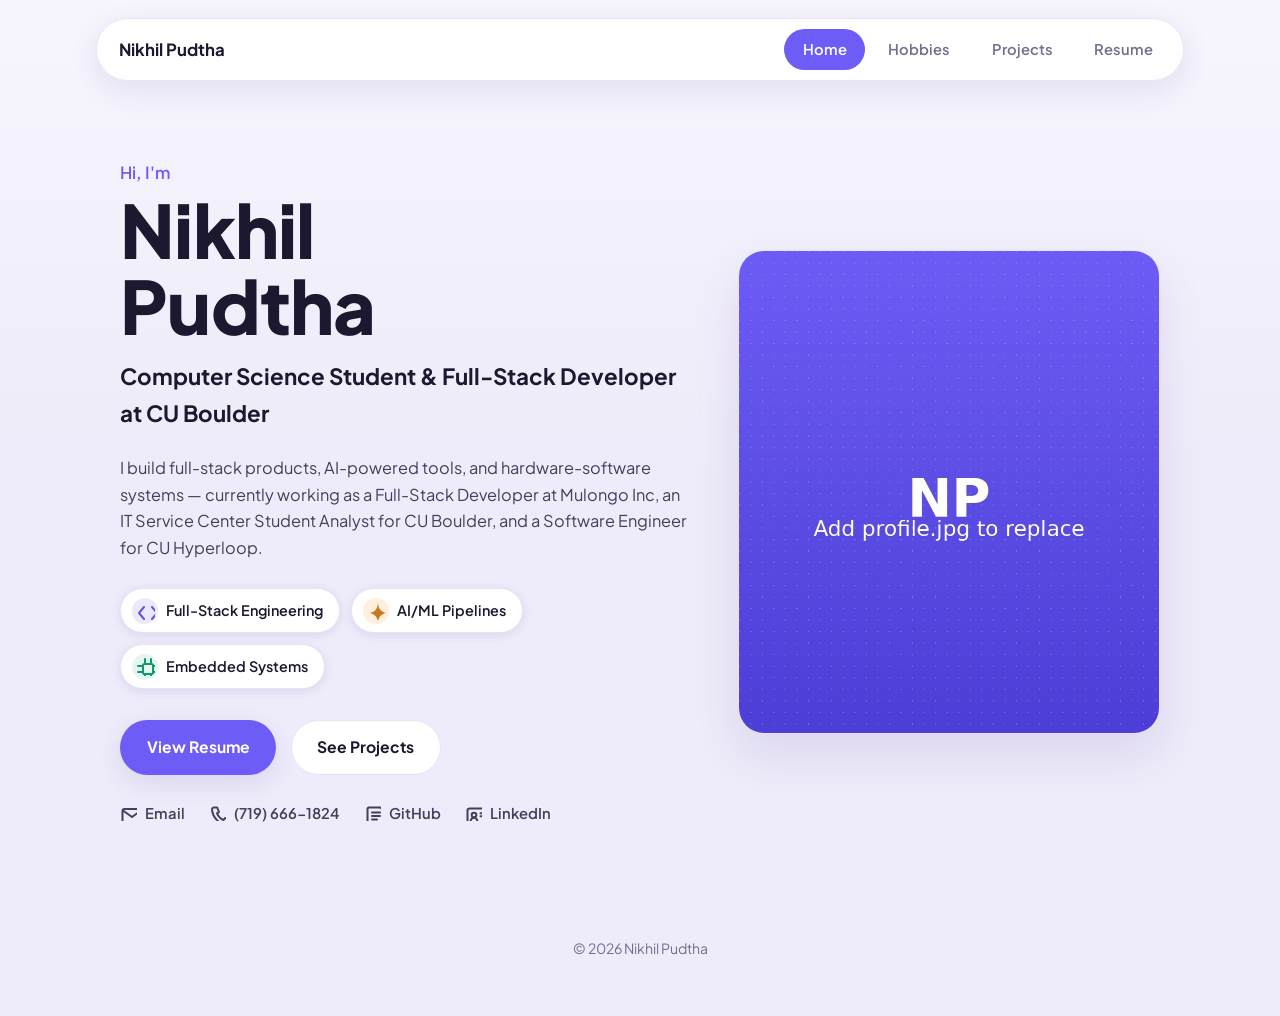
==== index.html @ a6718cbc "Initial portfolio" ====
<!doctype html>
<html lang="en">
<head>
  <meta charset="utf-8">
  <meta name="viewport" content="width=device-width, initial-scale=1">
  <title>Nikhil Pudtha</title>
  <meta name="description" content="Portfolio of Nikhil Pudtha — Computer Science student at CU Boulder.">
  <link rel="preconnect" href="https://fonts.googleapis.com">
  <link rel="preconnect" href="https://fonts.gstatic.com" crossorigin>
  <link href="https://fonts.googleapis.com/css2?family=Plus+Jakarta+Sans:ital,wght@0,400;0,500;0,600;0,700;0,800;1,500&display=swap" rel="stylesheet">
  <link rel="stylesheet" href="style.css">
</head>
<body>

  <!-- Reusable icon shapes. Referenced below with <use href="#ico-...">.
       You don't need to touch this block. -->
  <svg width="0" height="0" style="position:absolute">
    <defs>
      <g id="ico-code" fill="none" stroke="currentColor" stroke-width="2" stroke-linecap="round" stroke-linejoin="round">
        <polyline points="8,6 3,12 8,18"></polyline>
        <polyline points="16,6 21,12 16,18"></polyline>
      </g>
      <g id="ico-chip" fill="none" stroke="currentColor" stroke-width="2" stroke-linecap="round" stroke-linejoin="round">
        <rect x="7" y="7" width="10" height="10" rx="1.5"></rect>
        <line x1="9" y1="2" x2="9" y2="7"></line>
        <line x1="15" y1="2" x2="15" y2="7"></line>
        <line x1="9" y1="17" x2="9" y2="22"></line>
        <line x1="15" y1="17" x2="15" y2="22"></line>
        <line x1="2" y1="9" x2="7" y2="9"></line>
        <line x1="2" y1="15" x2="7" y2="15"></line>
        <line x1="17" y1="9" x2="22" y2="9"></line>
        <line x1="17" y1="15" x2="22" y2="15"></line>
      </g>
      <g id="ico-spark" fill="currentColor" stroke="none">
        <path d="M12 2 C12.6 7.2 13.8 10.2 20 12 C13.8 13.8 12.6 16.8 12 22 C11.4 16.8 10.2 13.8 4 12 C10.2 10.2 11.4 7.2 12 2 Z"></path>
      </g>
      <g id="ico-dumbbell" fill="none" stroke="currentColor" stroke-width="2" stroke-linecap="round" stroke-linejoin="round">
        <rect x="2.5" y="9" width="3" height="6" rx="1"></rect>
        <rect x="18.5" y="9" width="3" height="6" rx="1"></rect>
        <line x1="7" y1="12" x2="17" y2="12"></line>
        <line x1="5.2" y1="7" x2="5.2" y2="17"></line>
        <line x1="18.8" y1="7" x2="18.8" y2="17"></line>
      </g>
      <g id="ico-pulse" fill="none" stroke="currentColor" stroke-width="2" stroke-linecap="round" stroke-linejoin="round">
        <polyline points="2,13 7,13 9.5,7 13,19 15.5,13 22,13"></polyline>
      </g>
      <g id="ico-mail" fill="none" stroke="currentColor" stroke-width="2" stroke-linecap="round" stroke-linejoin="round">
        <rect x="2.5" y="5" width="19" height="14" rx="2"></rect>
        <polyline points="3,6.5 12,13 21,6.5"></polyline>
      </g>
      <g id="ico-phone" fill="none" stroke="currentColor" stroke-width="2" stroke-linecap="round" stroke-linejoin="round">
        <path d="M5 3.5h3.2L10 8l-2 1.4a12 12 0 0 0 6.6 6.6L16 14l4.5 1.8V19a2 2 0 0 1-2.2 2A17 17 0 0 1 3 5.7 2 2 0 0 1 5 3.5Z"></path>
      </g>
      <g id="ico-chart" fill="none" stroke="currentColor" stroke-width="2" stroke-linecap="round" stroke-linejoin="round">
        <line x1="4" y1="20" x2="4" y2="10"></line>
        <line x1="11" y1="20" x2="11" y2="4"></line>
        <line x1="18" y1="20" x2="18" y2="14"></line>
        <line x1="2" y1="20" x2="22" y2="20"></line>
      </g>
      <g id="ico-coin" fill="none" stroke="currentColor" stroke-width="2" stroke-linecap="round" stroke-linejoin="round">
        <circle cx="12" cy="12" r="8.5"></circle>
        <path d="M9.5 15c0 1.1 1.1 2 2.5 2s2.5-.7 2.5-1.8c0-2.6-5-1.4-5-4 0-1.1 1.1-1.8 2.5-1.8s2.5.9 2.5 2"></path>
        <line x1="12" y1="7.3" x2="12" y2="8.4"></line>
        <line x1="12" y1="15.6" x2="12" y2="16.7"></line>
      </g>
      <g id="ico-repo" fill="none" stroke="currentColor" stroke-width="2" stroke-linecap="round" stroke-linejoin="round">
        <path d="M5 3.5h11.5L20 7v13.5H5a1.5 1.5 0 0 1-1.5-1.5V5A1.5 1.5 0 0 1 5 3.5Z"></path>
        <path d="M8 8.5h8M8 12h8M8 15.5h5"></path>
      </g>
      <g id="ico-profile" fill="none" stroke="currentColor" stroke-width="2" stroke-linecap="round" stroke-linejoin="round">
        <rect x="2.5" y="4.5" width="19" height="15" rx="2.2"></rect>
        <circle cx="9" cy="11" r="2.3"></circle>
        <path d="M5.5 17c0.6-2.2 2.2-3.3 3.5-3.3s2.9 1.1 3.5 3.3"></path>
        <line x1="15.5" y1="9.3" x2="18.5" y2="9.3"></line>
        <line x1="15.5" y1="12.2" x2="18.5" y2="12.2"></line>
      </g>
      <g id="ico-chat" fill="none" stroke="currentColor" stroke-width="2" stroke-linecap="round" stroke-linejoin="round">
        <path d="M3.5 6.5A2 2 0 0 1 5.5 4.5h13a2 2 0 0 1 2 2v8a2 2 0 0 1-2 2H9l-4.5 3.5V16.5h-1a2 2 0 0 1-2-2Z"></path>
        <line x1="7.5" y1="9" x2="16.5" y2="9"></line>
        <line x1="7.5" y1="12" x2="13.5" y2="12"></line>
      </g>
    </defs>
  </svg>

  <header class="navbar">
    <nav class="navpill">
      <a class="brand" href="index.html">Nikhil Pudtha</a>
      <ul class="navlinks">
        <li><a href="index.html" aria-current="page">Home</a></li>
        <li><a href="hobbies.html">Hobbies</a></li>
        <li><a href="projects.html">Projects</a></li>
        <li><a href="resume.html">Resume</a></li>
      </ul>
    </nav>
  </header>

  <main>
    <div class="wrap">
      <section class="hero">
        <div>
          <div class="eyebrow">Hi, I'm</div>
          <h1 class="hero-name">Nikhil<br>Pudtha</h1>
          <p class="hero-role">Computer Science Student &amp; Full-Stack Developer at CU Boulder</p>
          <p class="hero-bio">I build full-stack products, AI-powered tools, and hardware-software systems — currently working as a Full-Stack Developer at Mulongo Inc, an IT Service Center Student Analyst for CU Boulder, and a Software Engineer for CU Hyperloop.</p>

          <div class="badges">
            <span class="badge"><span class="icon-circle ic-1"><svg><use href="#ico-code"></use></svg></span>Full-Stack Engineering</span>
            <span class="badge"><span class="icon-circle ic-3"><svg><use href="#ico-spark"></use></svg></span>AI/ML Pipelines</span>
            <span class="badge"><span class="icon-circle ic-2"><svg><use href="#ico-chip"></use></svg></span>Embedded Systems</span>
          </div>

          <div class="cta-row">
            <a class="btn btn-solid" href="resume.html">View Resume</a>
            <a class="btn btn-outline" href="projects.html">See Projects</a>
          </div>

          <div class="contact-row">
            <a href="mailto:nikhil.pudtha@gmail.com"><svg width="17" height="17"><use href="#ico-mail"></use></svg>Email</a>
            <a href="tel:+17196661824"><svg width="17" height="17"><use href="#ico-phone"></use></svg>(719) 666-1824</a>
            <a href="https://github.com/nipu345" target="_blank" rel="noopener noreferrer"><svg width="17" height="17"><use href="#ico-repo"></use></svg>GitHub</a>
            <a href="https://www.linkedin.com/in/nikhil-pudtha-5aa16b243" target="_blank" rel="noopener noreferrer"><svg width="17" height="17"><use href="#ico-profile"></use></svg>LinkedIn</a>
          </div>
        </div>

        <!-- Your photo. Replace images/profile.jpg with your own file
             (keep the same filename, or change the src= below). -->
        <div class="avatar-card">
          <img src="images/profile.jpg" alt="Nikhil Pudtha">
        </div>
      </section>
    </div>

    <footer>&copy; 2026 Nikhil Pudtha</footer>
  </main>

</body>
</html>
---- style.css ----
/* =========================================================
   Nikhil Pudtha — Portfolio Stylesheet
   -----------------------------------------------------------
   This file controls colors, fonts, spacing and layout for
   every page. Page content (text, links) lives in the .html
   files — edit those for wording changes, edit this file for
   look-and-feel changes.

   Color / spacing values are defined once at the top as CSS
   variables (the --name: value; lines below) so you can retheme
   the whole site by changing a handful of lines.
   ========================================================= */

:root{
  /* ---- Light theme (default) ---- */
  --bg-a: #f7f5fd;
  --bg-b: #eeebfa;
  --surface: #ffffff;
  --surface-2: #f7f5fc;
  --ink: #1b1830;
  --text: #433f5c;
  --text-muted: #746e90;
  --border: #e7e3f5;
  --shadow: rgba(88, 68, 168, 0.12);

  --accent: #6d5df6;
  --accent-hover: #5c4de0;
  --accent-ink: #ffffff;
  --accent-soft-bg: #eeeafd;
  --accent-soft-text: #5b4cd9;

  /* Tag / icon color rotation — used for badges, project tags,
     and icon circles so items read as a coordinated set */
  --tag1-bg: #ede9fd; --tag1-text: #6653e0;
  --tag2-bg: #e1f7ef; --tag2-text: #14966f;
  --tag3-bg: #fff0dd; --tag3-text: #c97a1f;
  --tag4-bg: #fde9f3; --tag4-text: #c93f8f;

  --sans: "Plus Jakarta Sans", "Segoe UI", system-ui, sans-serif;
  --radius-lg: 26px;
  --radius-md: 16px;
  --radius-sm: 10px;
}

/* ---- Dark theme: follows the visitor's OS/browser setting.
   Delete this whole block if you only ever want the light theme. ---- */
@media (prefers-color-scheme: dark){
  :root{
    --bg-a: #16132a; --bg-b: #1c1836;
    --surface: #1f1b38; --surface-2: #241f42;
    --ink: #f1eefb; --text: #cbc6e4; --text-muted: #8f89ae;
    --border: #34305a; --shadow: rgba(0,0,0,0.4);
    --accent: #8f7ffa; --accent-hover: #a394ff; --accent-ink: #17132b;
    --accent-soft-bg: #2b2650; --accent-soft-text: #bcaffc;
    --tag1-bg: #2b2650; --tag1-text: #bcaffc;
    --tag2-bg: #143a30; --tag2-text: #62dcb2;
    --tag3-bg: #3a2a16; --tag3-text: #f0b36b;
    --tag4-bg: #3a1e30; --tag4-text: #f0a8d0;
  }
}

*{ box-sizing: border-box; }
@media (prefers-reduced-motion: reduce){ *{ animation: none !important; transition: none !important; } }

body{
  margin: 0;
  background: linear-gradient(180deg, var(--bg-a), var(--bg-b) 480px, var(--bg-b));
  color: var(--text);
  font-family: var(--sans);
  font-size: 17px;
  line-height: 1.65;
  -webkit-font-smoothing: antialiased;
}
a{ color: inherit; }
::selection{ background: var(--accent); color: var(--accent-ink); }
img{ max-width: 100%; display: block; }

.wrap{ max-width: 68rem; margin: 0 auto; padding: 0 1.5rem; }

h1,h2,h3{ font-family: var(--sans); color: var(--ink); margin: 0; text-wrap: balance; }

/* ---------- NAV ---------- */
.navbar{
  position: sticky; top: 1.1rem; z-index: 50;
  display: flex; justify-content: center;
  padding: 0 1.5rem;
}
.navpill{
  width: 100%; max-width: 68rem;
  display: flex; align-items: center; justify-content: space-between;
  gap: 1rem;
  background: color-mix(in srgb, var(--surface) 92%, transparent);
  backdrop-filter: blur(14px);
  border: 1px solid var(--border);
  border-radius: 999px;
  padding: 0.6rem 0.7rem 0.6rem 1.4rem;
  box-shadow: 0 8px 30px var(--shadow);
}
.brand{
  font-weight: 700; font-size: 1.05rem; color: var(--ink); text-decoration: none;
  white-space: nowrap;
}
.navlinks{ display: flex; gap: 0.3rem; list-style: none; margin: 0; padding: 0; }
.navlinks a{
  font-family: var(--sans);
  display: inline-block;
  font-size: 0.92rem; font-weight: 600; color: var(--text-muted);
  padding: 0.55rem 1.15rem; border-radius: 999px;
  text-decoration: none;
  transition: background .15s ease, color .15s ease;
}
.navlinks a:hover{ color: var(--ink); }
.navlinks a[aria-current="page"]{ background: var(--accent); color: var(--accent-ink); }

main{ padding-top: 2.5rem; }

/* ---------- HOME / HERO ---------- */
.hero{
  padding: 3.5rem 0 4.5rem;
  display: grid; grid-template-columns: 1.15fr 0.85fr; gap: 3rem; align-items: center;
}
.eyebrow{ font-size: 1.05rem; font-weight: 600; color: var(--accent); }
.hero-name{
  font-size: clamp(2.75rem, 6vw, 4.6rem);
  font-weight: 800; line-height: 1.03; letter-spacing: -0.01em;
  margin-top: 0.35rem;
}
.hero-role{
  font-size: clamp(1.1rem, 2vw, 1.4rem); font-weight: 700; color: var(--ink);
  margin-top: 0.9rem;
}
.hero-bio{ margin-top: 1rem; max-width: 46rem; color: var(--text); font-size: 1.02rem; }
.badges{ display: flex; flex-wrap: wrap; gap: 0.65rem; margin-top: 1.6rem; }
.badge{
  display: inline-flex; align-items: center; gap: 0.5rem;
  background: var(--surface); border: 1px solid var(--border);
  padding: 0.55rem 1rem 0.55rem 0.7rem; border-radius: 999px;
  font-size: 0.9rem; font-weight: 600; color: var(--ink);
  box-shadow: 0 2px 10px var(--shadow);
}
.badge .icon-circle{ width: 26px; height: 26px; }
.cta-row{ display: flex; flex-wrap: wrap; gap: 0.9rem; margin-top: 1.9rem; }
.btn{
  font-family: var(--sans); font-weight: 700; font-size: 0.98rem;
  padding: 0.85rem 1.6rem; border-radius: 999px; cursor: pointer;
  border: 1px solid transparent; text-decoration: none; display: inline-block;
  transition: transform .12s ease, background .15s ease, box-shadow .15s ease;
}
.btn:hover{ transform: translateY(-1px); }
.btn-solid{ background: var(--accent); color: var(--accent-ink); box-shadow: 0 8px 24px var(--shadow); }
.btn-solid:hover{ background: var(--accent-hover); }
.btn-outline{ background: var(--surface); color: var(--ink); border-color: var(--border); }

.contact-row{ display: flex; gap: 1.5rem; margin-top: 1.6rem; flex-wrap: wrap; }
.contact-row a{
  display: inline-flex; align-items: center; gap: 0.5rem;
  font-weight: 600; font-size: 0.92rem; color: var(--text);
  text-decoration: none;
}
.contact-row a:hover{ color: var(--accent); }

/* Hero photo. Swap images/profile.jpg for your own headshot —
   same filename, any size (it gets cropped to fit). */
.avatar-card{
  aspect-ratio: 4 / 4.6;
  border-radius: var(--radius-lg);
  overflow: hidden;
  border: 1px solid var(--border);
  box-shadow: 0 20px 45px var(--shadow);
}
.avatar-card img{ width: 100%; height: 100%; object-fit: cover; }

/* ---------- Icon circles ---------- */
.icon-circle{
  width: 40px; height: 40px; border-radius: 50%;
  display: flex; align-items: center; justify-content: center;
  flex-shrink: 0;
}
.icon-circle svg{ width: 19px; height: 19px; }
.ic-1{ background: var(--tag1-bg); color: var(--tag1-text); }
.ic-2{ background: var(--tag2-bg); color: var(--tag2-text); }
.ic-3{ background: var(--tag3-bg); color: var(--tag3-text); }
.ic-4{ background: var(--tag4-bg); color: var(--tag4-text); }

/* ---------- Generic page header ---------- */
.page-head{ padding: 1rem 0 2.75rem; }
.page-title{ font-size: clamp(2.1rem, 5vw, 3rem); font-weight: 800; }
.page-sub{ margin-top: 0.6rem; color: var(--text-muted); font-size: 1.05rem; }

/* ---------- HOBBIES ---------- */
.hobby-grid{ display: grid; grid-template-columns: repeat(3, 1fr); gap: 1.4rem; padding-bottom: 4rem; }
.hobby-card{
  background: var(--surface); border: 1px solid var(--border); border-radius: var(--radius-md);
  overflow: hidden; box-shadow: 0 6px 24px var(--shadow);
}
.hobby-photo{ width: 100%; aspect-ratio: 4 / 3; object-fit: cover; display: block; }
.hobby-body{ padding: 1.5rem; }
.hobby-card .icon-circle{ width: 40px; height: 40px; margin-bottom: 1rem; }
.hobby-card .icon-circle svg{ width: 18px; height: 18px; }
.hobby-card h3{ font-size: 1.2rem; font-weight: 700; margin-bottom: 0.5rem; }
.hobby-card p{ margin: 0; color: var(--text); font-size: 0.96rem; }

/* ---------- PROJECTS ---------- */
.project-list{ display: flex; flex-direction: column; gap: 1.4rem; padding-bottom: 4rem; }
.project-card{
  background: var(--surface); border: 1px solid var(--border); border-radius: var(--radius-md);
  padding: 1.9rem 2rem; box-shadow: 0 6px 24px var(--shadow);
}
.project-top{ display: flex; align-items: flex-start; justify-content: space-between; gap: 1rem; }
.project-date{ font-size: 0.85rem; font-weight: 600; color: var(--text-muted); white-space: nowrap; padding-top: 0.5rem; }
.project-title-row{ display: flex; align-items: center; gap: 0.55rem; margin: 1rem 0 0.15rem; }
.project-card h3{ font-size: 1.35rem; font-weight: 700; margin: 0; }
.gh-link{
  display: inline-flex; align-items: center; justify-content: center;
  color: var(--text-muted); border: 1px solid var(--border); border-radius: 50%;
  width: 28px; height: 28px; flex-shrink: 0; transition: color .15s ease, border-color .15s ease;
}
.gh-link:hover{ color: var(--accent); border-color: var(--accent); }
.project-kicker{ font-size: 0.85rem; font-weight: 600; color: var(--text-muted); margin-bottom: 0.7rem; }
.project-card p, .project-card ul{ margin: 0 0 0.9rem; color: var(--text); font-size: 0.98rem; }
.project-card ul{ padding-left: 1.2rem; }
.project-card li{ margin: 0.3rem 0; }
.tags{ display: flex; flex-wrap: wrap; gap: 0.5rem; margin-top: 0.4rem; }
.tag{ font-size: 0.82rem; font-weight: 700; padding: 0.35rem 0.85rem; border-radius: 999px; }

/* ---------- RESUME ---------- */
.resume-card{
  background: var(--surface); border: 1px solid var(--border); border-radius: var(--radius-lg);
  padding: clamp(1.75rem, 4vw, 3rem); box-shadow: 0 10px 34px var(--shadow); margin-bottom: 4rem;
}
.resume-name{ font-size: clamp(1.9rem, 4vw, 2.5rem); font-weight: 800; }
.resume-contact{ display: flex; flex-wrap: wrap; gap: 1.4rem; margin-top: 0.9rem; }
.resume-contact a, .resume-contact span{
  display: inline-flex; align-items: center; gap: 0.45rem;
  font-size: 0.92rem; font-weight: 600; color: var(--text); text-decoration: none;
}
.resume-contact a:hover{ color: var(--accent); }
.r-section{ margin-top: 2.2rem; }
.r-label{
  font-size: 0.78rem; font-weight: 800; letter-spacing: 0.08em; text-transform: uppercase;
  color: var(--accent-soft-text); background: var(--accent-soft-bg);
  display: inline-block; padding: 0.3rem 0.75rem; border-radius: 999px;
}
.r-divider{ border: none; border-top: 1px solid var(--border); margin: 0.9rem 0 1.3rem; }
.r-entry{ margin-bottom: 1.5rem; }
.r-entry:last-child{ margin-bottom: 0; }
.r-entry-top{ display: flex; justify-content: space-between; align-items: baseline; gap: 1rem; flex-wrap: wrap; }
.r-entry-title{ font-size: 1.08rem; font-weight: 700; color: var(--ink); }
.r-entry-date{ font-size: 0.85rem; font-weight: 600; color: var(--text-muted); white-space: nowrap; }
.r-entry-sub{ font-size: 0.9rem; color: var(--text-muted); font-style: italic; margin-top: 0.1rem; }
.r-entry ul{ margin: 0.6rem 0 0; padding-left: 1.2rem; color: var(--text); font-size: 0.96rem; }
.r-entry li{ margin: 0.3rem 0; }
.skills-grid{ display: grid; grid-template-columns: 10rem 1fr; row-gap: 0.7rem; column-gap: 1rem; }
.skills-grid dt{ font-weight: 700; color: var(--ink); font-size: 0.92rem; }
.skills-grid dd{ margin: 0; color: var(--text); font-size: 0.92rem; }

footer{ padding: 2.5rem 0 3.5rem; text-align: center; color: var(--text-muted); font-size: 0.88rem; }

@media (max-width: 820px){
  .hero{ grid-template-columns: 1fr; }
  .avatar-card{ max-width: 280px; margin: 0 auto; order: -1; }
  .hobby-grid{ grid-template-columns: 1fr; }
  .navlinks{ overflow-x: auto; }
  .skills-grid{ grid-template-columns: 1fr; }
  .r-entry-top{ flex-direction: column; gap: 0.15rem; }
}
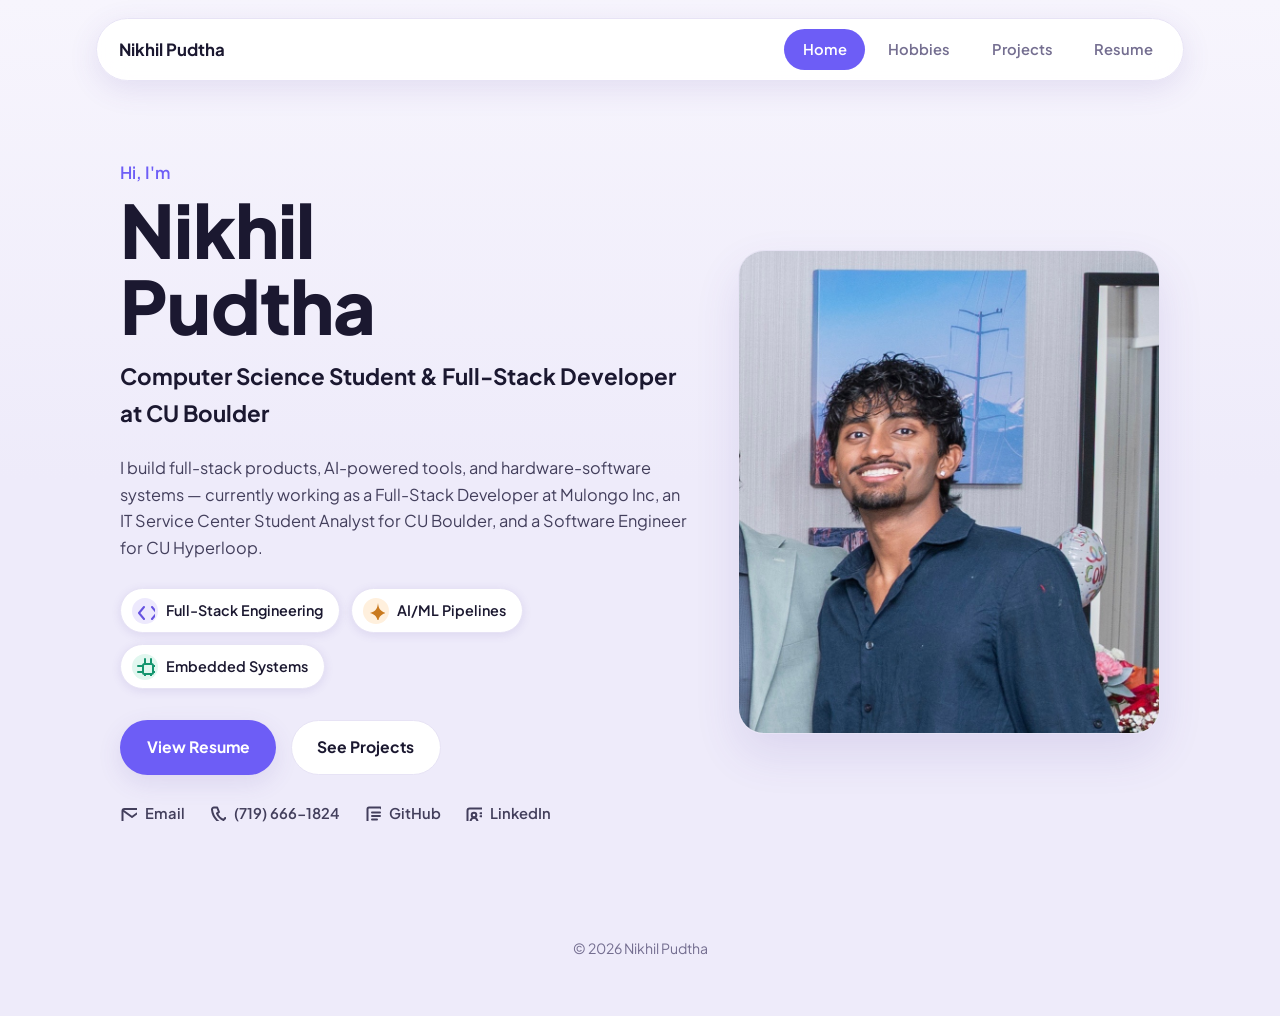
==== commit 871e50b3: "fixed pfp" ====
--- a/index.html
+++ b/index.html
@@ -125,7 +125,7 @@
         <!-- Your photo. Replace images/profile.jpg with your own file
              (keep the same filename, or change the src= below). -->
         <div class="avatar-card">
-          <img src="images/profile.jpg" alt="Nikhil Pudtha">
+          <img src="images/profile.jpeg" alt="Nikhil Pudtha">
         </div>
       </section>
     </div>
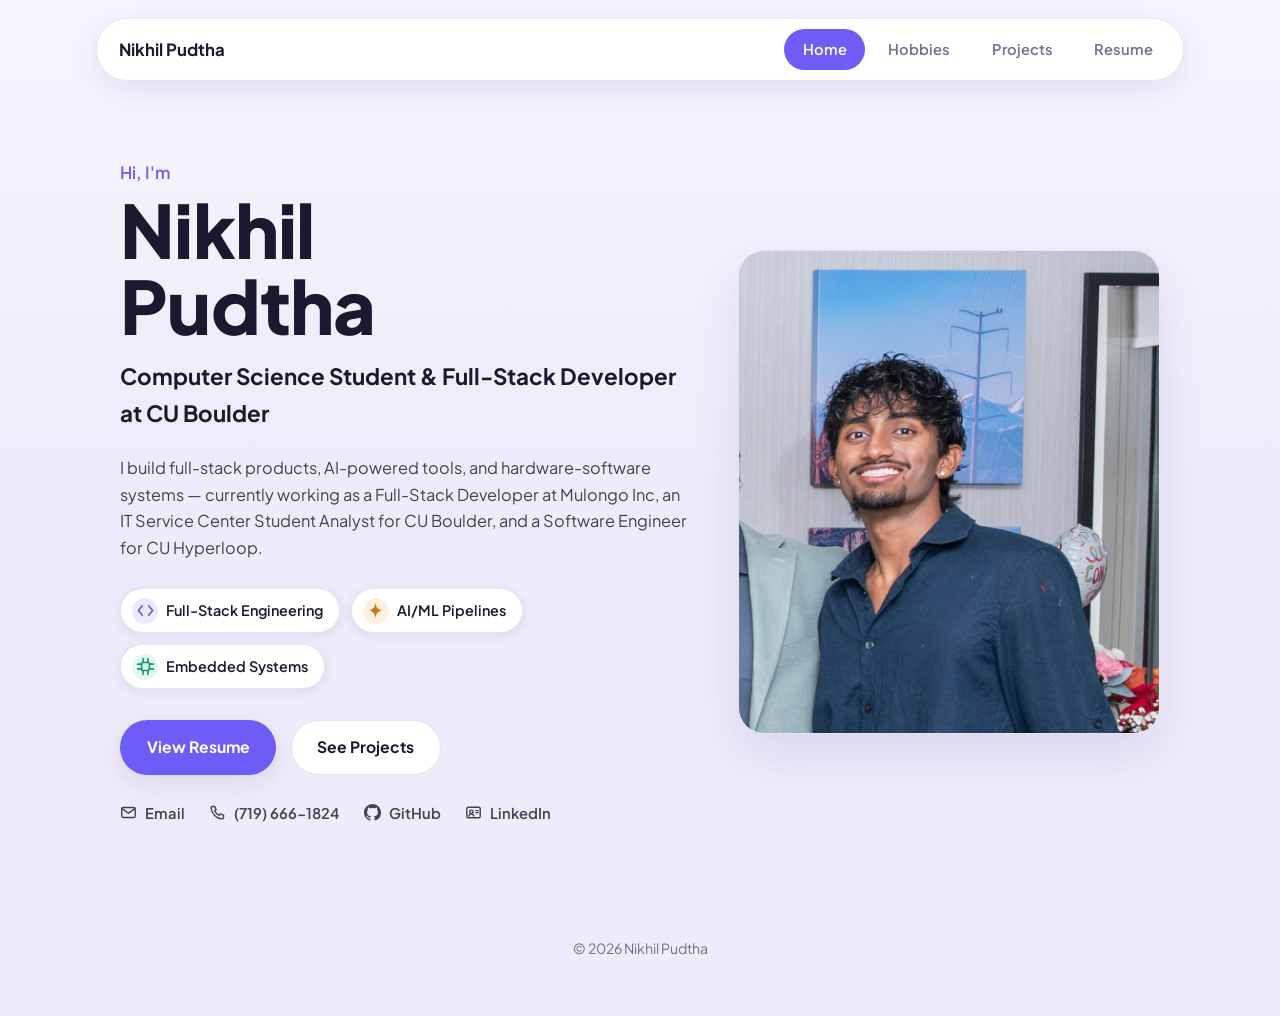
==== commit c01c134f: "little changes" ====
--- a/index.html
+++ b/index.html
@@ -14,7 +14,7 @@
 
   <!-- Reusable icon shapes. Referenced below with <use href="#ico-...">.
        You don't need to touch this block. -->
-  <svg width="0" height="0" style="position:absolute">
+  <svg viewBox="0 0 24 24" width="0" height="0" style="position:absolute">
     <defs>
       <g id="ico-code" fill="none" stroke="currentColor" stroke-width="2" stroke-linecap="round" stroke-linejoin="round">
         <polyline points="8,6 3,12 8,18"></polyline>
@@ -63,9 +63,8 @@
         <line x1="12" y1="7.3" x2="12" y2="8.4"></line>
         <line x1="12" y1="15.6" x2="12" y2="16.7"></line>
       </g>
-      <g id="ico-repo" fill="none" stroke="currentColor" stroke-width="2" stroke-linecap="round" stroke-linejoin="round">
-        <path d="M5 3.5h11.5L20 7v13.5H5a1.5 1.5 0 0 1-1.5-1.5V5A1.5 1.5 0 0 1 5 3.5Z"></path>
-        <path d="M8 8.5h8M8 12h8M8 15.5h5"></path>
+      <g id="ico-github-mark" fill="currentColor" stroke="none">
+        <path d="M8 0C3.58 0 0 3.58 0 8c0 3.54 2.29 6.53 5.47 7.59.4.07.55-.17.55-.38 0-.19-.01-.82-.01-1.49-2.01.37-2.53-.49-2.69-.94-.09-.23-.48-.94-.82-1.13-.28-.15-.68-.52-.01-.53.63-.01 1.08.58 1.23.82.72 1.21 1.87.87 2.33.66.07-.52.28-.87.51-1.07-1.78-.2-3.64-.89-3.64-3.95 0-.87.31-1.59.82-2.15-.08-.2-.36-1.02.08-2.12 0 0 .67-.21 2.2.82.64-.18 1.32-.27 2-.27.68 0 1.36.09 2 .27 1.53-1.04 2.2-.82 2.2-.82.44 1.1.16 1.92.08 2.12.51.56.82 1.27.82 2.15 0 3.07-1.87 3.75-3.65 3.95.29.25.54.73.54 1.48 0 1.07-.01 1.93-.01 2.2 0 .21.15.46.55.38A8.013 8.013 0 0 0 16 8c0-4.42-3.58-8-8-8z"></path>
       </g>
       <g id="ico-profile" fill="none" stroke="currentColor" stroke-width="2" stroke-linecap="round" stroke-linejoin="round">
         <rect x="2.5" y="4.5" width="19" height="15" rx="2.2"></rect>
@@ -104,9 +103,9 @@
           <p class="hero-bio">I build full-stack products, AI-powered tools, and hardware-software systems — currently working as a Full-Stack Developer at Mulongo Inc, an IT Service Center Student Analyst for CU Boulder, and a Software Engineer for CU Hyperloop.</p>
 
           <div class="badges">
-            <span class="badge"><span class="icon-circle ic-1"><svg><use href="#ico-code"></use></svg></span>Full-Stack Engineering</span>
-            <span class="badge"><span class="icon-circle ic-3"><svg><use href="#ico-spark"></use></svg></span>AI/ML Pipelines</span>
-            <span class="badge"><span class="icon-circle ic-2"><svg><use href="#ico-chip"></use></svg></span>Embedded Systems</span>
+            <span class="badge"><span class="icon-circle ic-1"><svg viewBox="0 0 24 24"><use href="#ico-code"></use></svg></span>Full-Stack Engineering</span>
+            <span class="badge"><span class="icon-circle ic-3"><svg viewBox="0 0 24 24"><use href="#ico-spark"></use></svg></span>AI/ML Pipelines</span>
+            <span class="badge"><span class="icon-circle ic-2"><svg viewBox="0 0 24 24"><use href="#ico-chip"></use></svg></span>Embedded Systems</span>
           </div>
 
           <div class="cta-row">
@@ -115,10 +114,10 @@
           </div>
 
           <div class="contact-row">
-            <a href="mailto:nikhil.pudtha@gmail.com"><svg width="17" height="17"><use href="#ico-mail"></use></svg>Email</a>
-            <a href="tel:+17196661824"><svg width="17" height="17"><use href="#ico-phone"></use></svg>(719) 666-1824</a>
-            <a href="https://github.com/nipu345" target="_blank" rel="noopener noreferrer"><svg width="17" height="17"><use href="#ico-repo"></use></svg>GitHub</a>
-            <a href="https://www.linkedin.com/in/nikhil-pudtha-5aa16b243" target="_blank" rel="noopener noreferrer"><svg width="17" height="17"><use href="#ico-profile"></use></svg>LinkedIn</a>
+            <a href="mailto:nikhil.pudtha@gmail.com"><svg viewBox="0 0 24 24" width="17" height="17"><use href="#ico-mail"></use></svg>Email</a>
+            <a href="tel:+17196661824"><svg viewBox="0 0 24 24" width="17" height="17"><use href="#ico-phone"></use></svg>(719) 666-1824</a>
+            <a href="https://github.com/nipu345" target="_blank" rel="noopener noreferrer"><svg viewBox="0 0 16 16" width="17" height="17"><use href="#ico-github-mark"></use></svg>GitHub</a>
+            <a href="https://www.linkedin.com/in/nikhil-pudtha-5aa16b243" target="_blank" rel="noopener noreferrer"><svg viewBox="0 0 24 24" width="17" height="17"><use href="#ico-profile"></use></svg>LinkedIn</a>
           </div>
         </div>
 
@@ -134,4 +133,4 @@
   </main>
 
 </body>
-</html>
+</html>
--- a/style.css
+++ b/style.css
@@ -194,6 +194,13 @@
   overflow: hidden; box-shadow: 0 6px 24px var(--shadow);
 }
 .hobby-photo{ width: 100%; aspect-ratio: 4 / 3; object-fit: cover; display: block; }
+.hobby-photo--fit{
+  object-fit: contain;
+  background: var(--surface-2);
+  padding: 1.25rem;
+}
+
+
 .hobby-body{ padding: 1.5rem; }
 .hobby-card .icon-circle{ width: 40px; height: 40px; margin-bottom: 1rem; }
 .hobby-card .icon-circle svg{ width: 18px; height: 18px; }
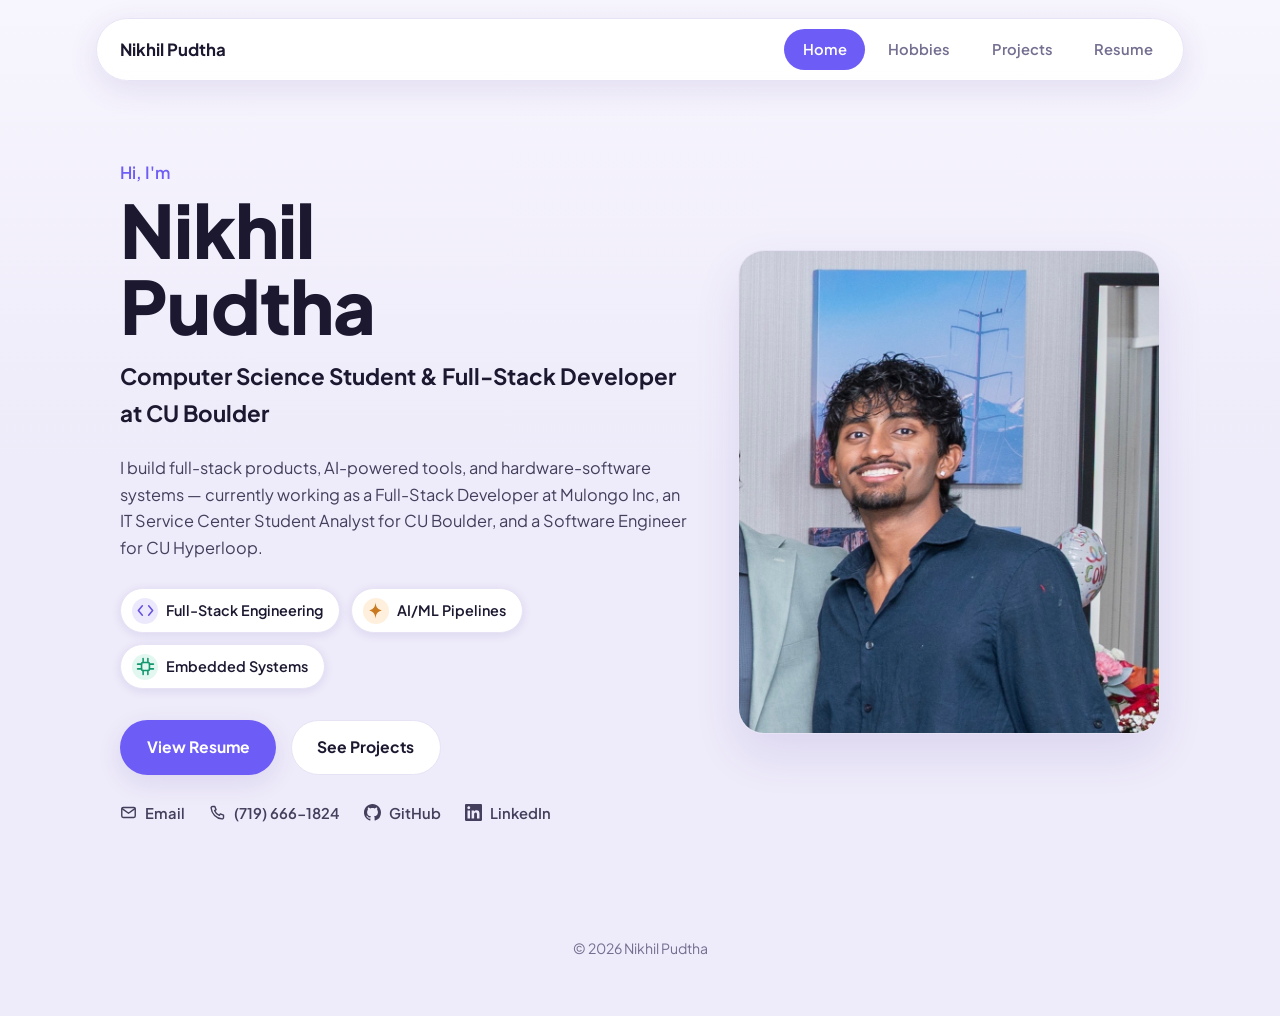
==== commit 5fb2baa1: "linkedin" ====
--- a/index.html
+++ b/index.html
@@ -66,6 +66,9 @@
       <g id="ico-github-mark" fill="currentColor" stroke="none">
         <path d="M8 0C3.58 0 0 3.58 0 8c0 3.54 2.29 6.53 5.47 7.59.4.07.55-.17.55-.38 0-.19-.01-.82-.01-1.49-2.01.37-2.53-.49-2.69-.94-.09-.23-.48-.94-.82-1.13-.28-.15-.68-.52-.01-.53.63-.01 1.08.58 1.23.82.72 1.21 1.87.87 2.33.66.07-.52.28-.87.51-1.07-1.78-.2-3.64-.89-3.64-3.95 0-.87.31-1.59.82-2.15-.08-.2-.36-1.02.08-2.12 0 0 .67-.21 2.2.82.64-.18 1.32-.27 2-.27.68 0 1.36.09 2 .27 1.53-1.04 2.2-.82 2.2-.82.44 1.1.16 1.92.08 2.12.51.56.82 1.27.82 2.15 0 3.07-1.87 3.75-3.65 3.95.29.25.54.73.54 1.48 0 1.07-.01 1.93-.01 2.2 0 .21.15.46.55.38A8.013 8.013 0 0 0 16 8c0-4.42-3.58-8-8-8z"></path>
       </g>
+      <g id="ico-linkedin-mark" fill="currentColor" stroke="none">
+        <path d="M20.447 20.452h-3.554v-5.569c0-1.328-.027-3.037-1.852-3.037-1.853 0-2.136 1.445-2.136 2.939v5.667H9.351V9h3.414v1.561h.046c.477-.9 1.637-1.85 3.37-1.85 3.601 0 4.267 2.37 4.267 5.455v6.286zM5.337 7.433c-1.144 0-2.063-.926-2.063-2.065 0-1.138.92-2.063 2.063-2.063 1.14 0 2.064.925 2.064 2.063 0 1.139-.925 2.065-2.064 2.065zm1.782 13.019H3.555V9h3.564v11.452zM22.225 0H1.771C.792 0 0 .774 0 1.729v20.542C0 23.227.792 24 1.771 24h20.451C23.2 24 24 23.227 24 22.271V1.729C24 .774 23.2 0 22.222 0h.003z"></path>
+      </g>
       <g id="ico-profile" fill="none" stroke="currentColor" stroke-width="2" stroke-linecap="round" stroke-linejoin="round">
         <rect x="2.5" y="4.5" width="19" height="15" rx="2.2"></rect>
         <circle cx="9" cy="11" r="2.3"></circle>
@@ -117,7 +120,7 @@
             <a href="mailto:nikhil.pudtha@gmail.com"><svg viewBox="0 0 24 24" width="17" height="17"><use href="#ico-mail"></use></svg>Email</a>
             <a href="tel:+17196661824"><svg viewBox="0 0 24 24" width="17" height="17"><use href="#ico-phone"></use></svg>(719) 666-1824</a>
             <a href="https://github.com/nipu345" target="_blank" rel="noopener noreferrer"><svg viewBox="0 0 16 16" width="17" height="17"><use href="#ico-github-mark"></use></svg>GitHub</a>
-            <a href="https://www.linkedin.com/in/nikhil-pudtha-5aa16b243" target="_blank" rel="noopener noreferrer"><svg viewBox="0 0 24 24" width="17" height="17"><use href="#ico-profile"></use></svg>LinkedIn</a>
+            <a href="https://www.linkedin.com/in/nikhil-pudtha-5aa16b243" target="_blank" rel="noopener noreferrer"><svg viewBox="0 0 24 24" width="17" height="17"><use href="#ico-linkedin-mark"></use></svg>LinkedIn</a>
           </div>
         </div>
 
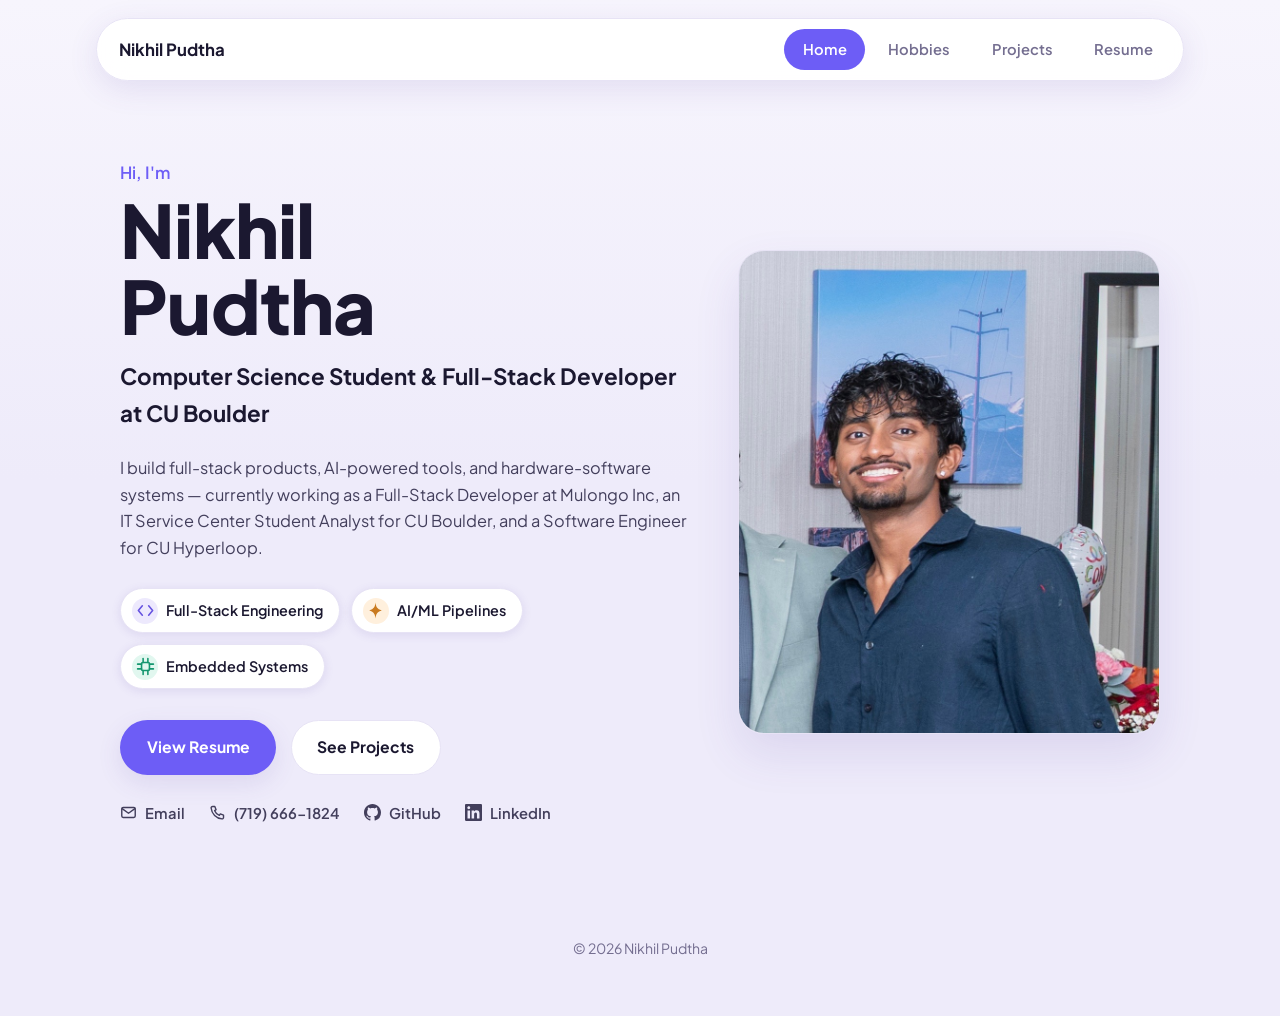
==== commit 90c5cc37: "read me changes" ====
--- a/index.html
+++ b/index.html
@@ -12,8 +12,6 @@
 </head>
 <body>
 
-  <!-- Reusable icon shapes. Referenced below with <use href="#ico-...">.
-       You don't need to touch this block. -->
   <svg viewBox="0 0 24 24" width="0" height="0" style="position:absolute">
     <defs>
       <g id="ico-code" fill="none" stroke="currentColor" stroke-width="2" stroke-linecap="round" stroke-linejoin="round">
@@ -124,8 +122,6 @@
           </div>
         </div>
 
-        <!-- Your photo. Replace images/profile.jpg with your own file
-             (keep the same filename, or change the src= below). -->
         <div class="avatar-card">
           <img src="images/profile.jpeg" alt="Nikhil Pudtha">
         </div>
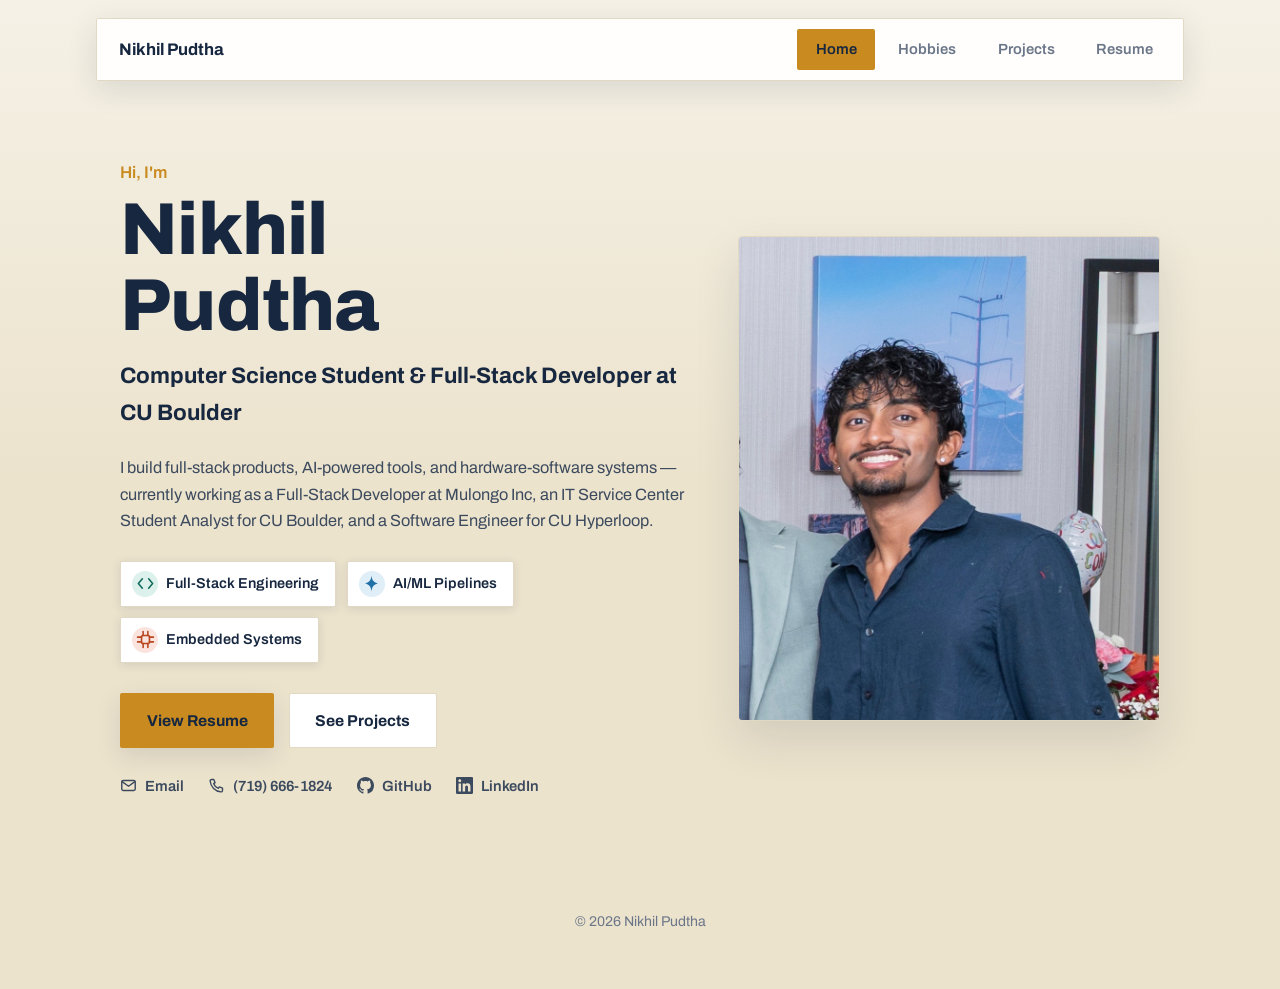
==== commit 8d8b4479: "style changes" ====
--- a/index.html
+++ b/index.html
@@ -7,7 +7,7 @@
   <meta name="description" content="Portfolio of Nikhil Pudtha — Computer Science student at CU Boulder.">
   <link rel="preconnect" href="https://fonts.googleapis.com">
   <link rel="preconnect" href="https://fonts.gstatic.com" crossorigin>
-  <link href="https://fonts.googleapis.com/css2?family=Plus+Jakarta+Sans:ital,wght@0,400;0,500;0,600;0,700;0,800;1,500&display=swap" rel="stylesheet">
+  <link href="https://fonts.googleapis.com/css2?family=Archivo:ital,wght@0,400;0,500;0,600;0,700;0,800;1,400&display=swap" rel="stylesheet">
   <link rel="stylesheet" href="style.css">
 </head>
 <body>
--- a/style.css
+++ b/style.css
@@ -12,50 +12,50 @@
    ========================================================= */
 
 :root{
-  /* ---- Light theme (default) ---- */
-  --bg-a: #f7f5fd;
-  --bg-b: #eeebfa;
+  /* ---- Light theme (default): warm sand + navy ink, mustard accent ---- */
+  --bg-a: #f5f1e6;
+  --bg-b: #ece3cd;
   --surface: #ffffff;
-  --surface-2: #f7f5fc;
-  --ink: #1b1830;
-  --text: #433f5c;
-  --text-muted: #746e90;
-  --border: #e7e3f5;
-  --shadow: rgba(88, 68, 168, 0.12);
-
-  --accent: #6d5df6;
-  --accent-hover: #5c4de0;
-  --accent-ink: #ffffff;
-  --accent-soft-bg: #eeeafd;
-  --accent-soft-text: #5b4cd9;
+  --surface-2: #f7f2e6;
+  --ink: #16273f;
+  --text: #3c4a5e;
+  --text-muted: #6b7688;
+  --border: #e1d9c3;
+  --shadow: rgba(22, 39, 63, 0.12);
+
+  --accent: #c98a1f;
+  --accent-hover: #ad750f;
+  --accent-ink: #16273f;
+  --accent-soft-bg: #faf0da;
+  --accent-soft-text: #8a5f10;
 
   /* Tag / icon color rotation — used for badges, project tags,
      and icon circles so items read as a coordinated set */
-  --tag1-bg: #ede9fd; --tag1-text: #6653e0;
-  --tag2-bg: #e1f7ef; --tag2-text: #14966f;
-  --tag3-bg: #fff0dd; --tag3-text: #c97a1f;
-  --tag4-bg: #fde9f3; --tag4-text: #c93f8f;
-
-  --sans: "Plus Jakarta Sans", "Segoe UI", system-ui, sans-serif;
-  --radius-lg: 26px;
-  --radius-md: 16px;
-  --radius-sm: 10px;
+  --tag1-bg: #dcf0ec; --tag1-text: #146b5c;
+  --tag2-bg: #fbe4de; --tag2-text: #b8461f;
+  --tag3-bg: #e0eef8; --tag3-text: #1f6fa8;
+  --tag4-bg: #f3ecd6; --tag4-text: #7a6a1f;
+
+  --sans: "Archivo", "Segoe UI", system-ui, sans-serif;
+  --radius-lg: 4px;
+  --radius-md: 3px;
+  --radius-sm: 2px;
 }
 
 /* ---- Dark theme: follows the visitor's OS/browser setting.
    Delete this whole block if you only ever want the light theme. ---- */
 @media (prefers-color-scheme: dark){
   :root{
-    --bg-a: #16132a; --bg-b: #1c1836;
-    --surface: #1f1b38; --surface-2: #241f42;
-    --ink: #f1eefb; --text: #cbc6e4; --text-muted: #8f89ae;
-    --border: #34305a; --shadow: rgba(0,0,0,0.4);
-    --accent: #8f7ffa; --accent-hover: #a394ff; --accent-ink: #17132b;
-    --accent-soft-bg: #2b2650; --accent-soft-text: #bcaffc;
-    --tag1-bg: #2b2650; --tag1-text: #bcaffc;
-    --tag2-bg: #143a30; --tag2-text: #62dcb2;
-    --tag3-bg: #3a2a16; --tag3-text: #f0b36b;
-    --tag4-bg: #3a1e30; --tag4-text: #f0a8d0;
+    --bg-a: #0f1b2d; --bg-b: #14243b;
+    --surface: #16273f; --surface-2: #1b2e49;
+    --ink: #f4f1e8; --text: #c4ccd8; --text-muted: #8695ab;
+    --border: #26395a; --shadow: rgba(0,0,0,0.45);
+    --accent: #e0a339; --accent-hover: #eeb454; --accent-ink: #16273f;
+    --accent-soft-bg: #3a2f16; --accent-soft-text: #f0c368;
+    --tag1-bg: #123a34; --tag1-text: #6cd9c5;
+    --tag2-bg: #3a1f16; --tag2-text: #f0906b;
+    --tag3-bg: #16283a; --tag3-text: #7ec0f0;
+    --tag4-bg: #34301a; --tag4-text: #e0cf7a;
   }
 }
 
@@ -92,7 +92,7 @@
   background: color-mix(in srgb, var(--surface) 92%, transparent);
   backdrop-filter: blur(14px);
   border: 1px solid var(--border);
-  border-radius: 999px;
+  border-radius: var(--radius-sm);
   padding: 0.6rem 0.7rem 0.6rem 1.4rem;
   box-shadow: 0 8px 30px var(--shadow);
 }
@@ -105,7 +105,7 @@
   font-family: var(--sans);
   display: inline-block;
   font-size: 0.92rem; font-weight: 600; color: var(--text-muted);
-  padding: 0.55rem 1.15rem; border-radius: 999px;
+  padding: 0.55rem 1.15rem; border-radius: var(--radius-sm);
   text-decoration: none;
   transition: background .15s ease, color .15s ease;
 }
@@ -134,7 +134,7 @@
 .badge{
   display: inline-flex; align-items: center; gap: 0.5rem;
   background: var(--surface); border: 1px solid var(--border);
-  padding: 0.55rem 1rem 0.55rem 0.7rem; border-radius: 999px;
+  padding: 0.55rem 1rem 0.55rem 0.7rem; border-radius: var(--radius-sm);
   font-size: 0.9rem; font-weight: 600; color: var(--ink);
   box-shadow: 0 2px 10px var(--shadow);
 }
@@ -142,7 +142,7 @@
 .cta-row{ display: flex; flex-wrap: wrap; gap: 0.9rem; margin-top: 1.9rem; }
 .btn{
   font-family: var(--sans); font-weight: 700; font-size: 0.98rem;
-  padding: 0.85rem 1.6rem; border-radius: 999px; cursor: pointer;
+  padding: 0.85rem 1.6rem; border-radius: var(--radius-sm); cursor: pointer;
   border: 1px solid transparent; text-decoration: none; display: inline-block;
   transition: transform .12s ease, background .15s ease, box-shadow .15s ease;
 }
@@ -228,7 +228,7 @@
 .project-card ul{ padding-left: 1.2rem; }
 .project-card li{ margin: 0.3rem 0; }
 .tags{ display: flex; flex-wrap: wrap; gap: 0.5rem; margin-top: 0.4rem; }
-.tag{ font-size: 0.82rem; font-weight: 700; padding: 0.35rem 0.85rem; border-radius: 999px; }
+.tag{ font-size: 0.82rem; font-weight: 700; padding: 0.35rem 0.85rem; border-radius: var(--radius-sm); }
 
 /* ---------- RESUME ---------- */
 .resume-card{
@@ -246,7 +246,7 @@
 .r-label{
   font-size: 0.78rem; font-weight: 800; letter-spacing: 0.08em; text-transform: uppercase;
   color: var(--accent-soft-text); background: var(--accent-soft-bg);
-  display: inline-block; padding: 0.3rem 0.75rem; border-radius: 999px;
+  display: inline-block; padding: 0.3rem 0.75rem; border-radius: var(--radius-sm);
 }
 .r-divider{ border: none; border-top: 1px solid var(--border); margin: 0.9rem 0 1.3rem; }
 .r-entry{ margin-bottom: 1.5rem; }
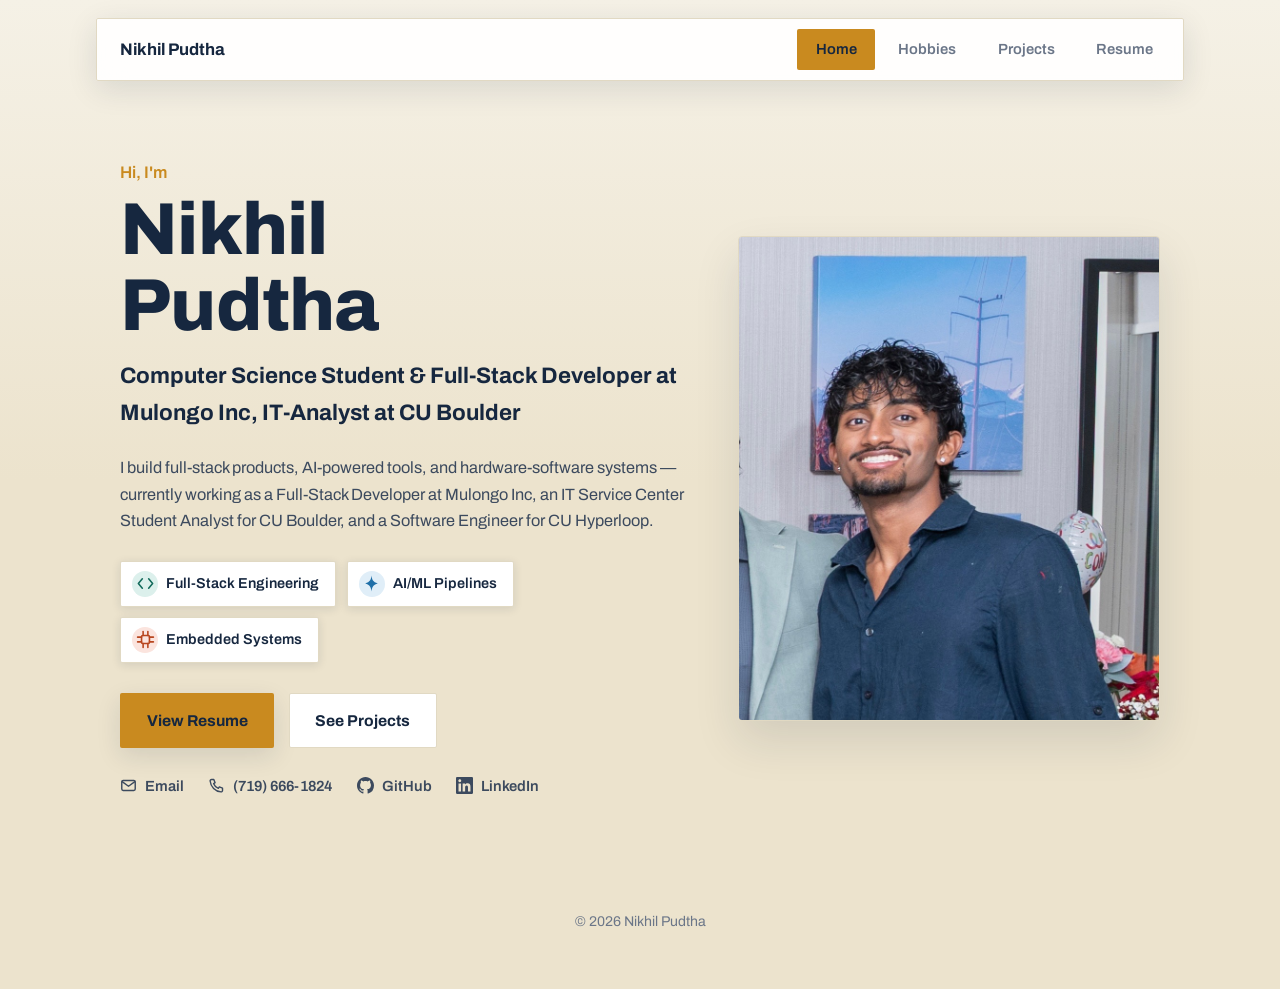
==== commit b70ee0e4: "Update index.html" ====
--- a/index.html
+++ b/index.html
@@ -100,7 +100,7 @@
         <div>
           <div class="eyebrow">Hi, I'm</div>
           <h1 class="hero-name">Nikhil<br>Pudtha</h1>
-          <p class="hero-role">Computer Science Student &amp; Full-Stack Developer at CU Boulder</p>
+          <p class="hero-role">Computer Science Student &amp; Full-Stack Developer at Mulongo Inc, IT-Analyst at CU Boulder</p>
           <p class="hero-bio">I build full-stack products, AI-powered tools, and hardware-software systems — currently working as a Full-Stack Developer at Mulongo Inc, an IT Service Center Student Analyst for CU Boulder, and a Software Engineer for CU Hyperloop.</p>
 
           <div class="badges">
@@ -132,4 +132,4 @@
   </main>
 
 </body>
-</html>+</html>
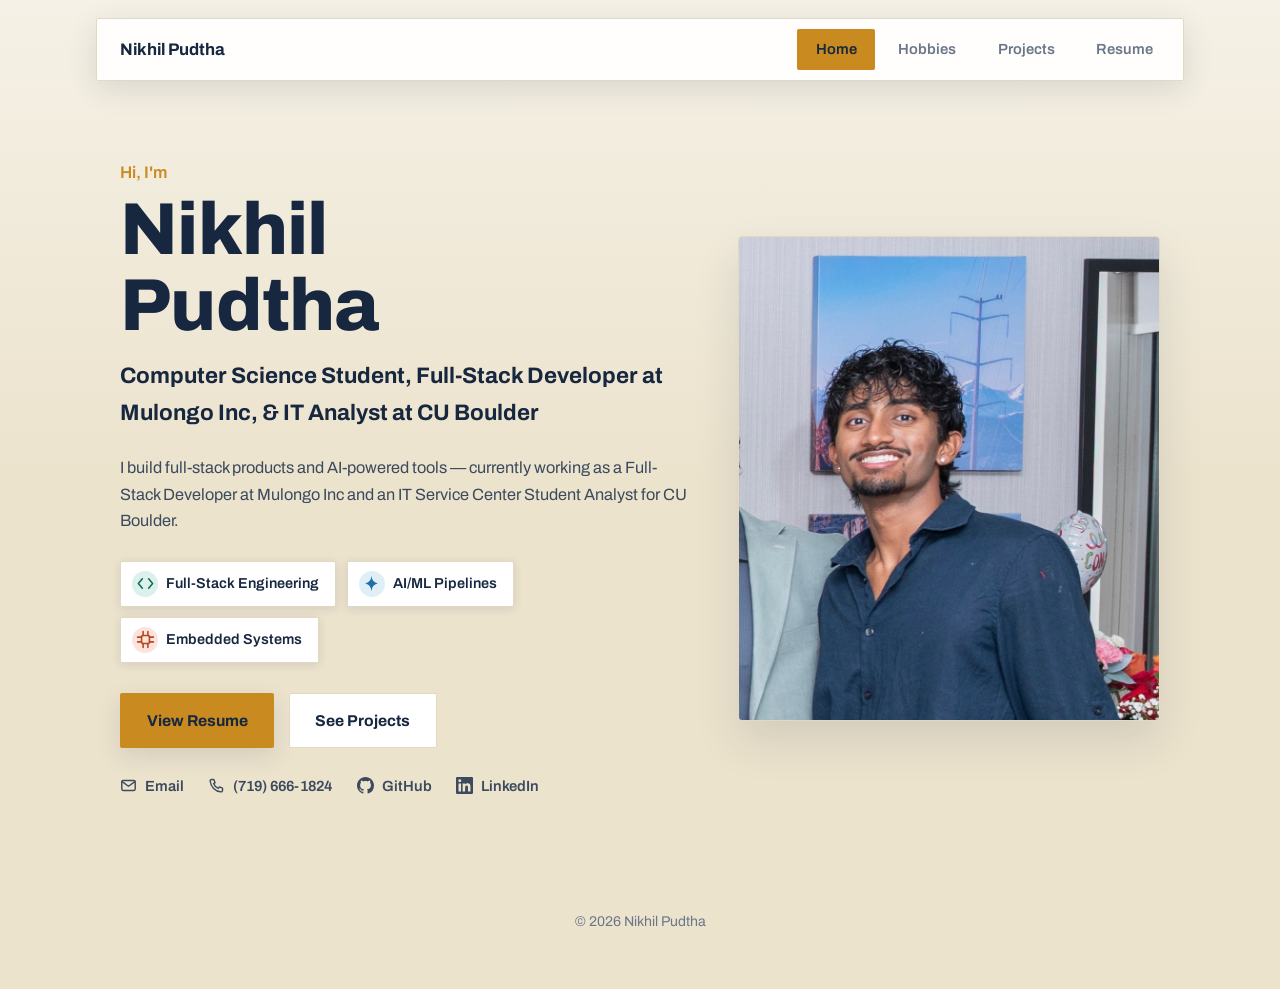
==== commit e2933f21: "Update index.html" ====
--- a/index.html
+++ b/index.html
@@ -100,8 +100,8 @@
         <div>
           <div class="eyebrow">Hi, I'm</div>
           <h1 class="hero-name">Nikhil<br>Pudtha</h1>
-          <p class="hero-role">Computer Science Student &amp; Full-Stack Developer at Mulongo Inc, IT-Analyst at CU Boulder</p>
-          <p class="hero-bio">I build full-stack products, AI-powered tools, and hardware-software systems — currently working as a Full-Stack Developer at Mulongo Inc, an IT Service Center Student Analyst for CU Boulder, and a Software Engineer for CU Hyperloop.</p>
+          <p class="hero-role">Computer Science Student, Full-Stack Developer at Mulongo Inc, &amp; IT Analyst at CU Boulder</p>
+          <p class="hero-bio">I build full-stack products and AI-powered tools — currently working as a Full-Stack Developer at Mulongo Inc and an IT Service Center Student Analyst for CU Boulder.</p>
 
           <div class="badges">
             <span class="badge"><span class="icon-circle ic-1"><svg viewBox="0 0 24 24"><use href="#ico-code"></use></svg></span>Full-Stack Engineering</span>
